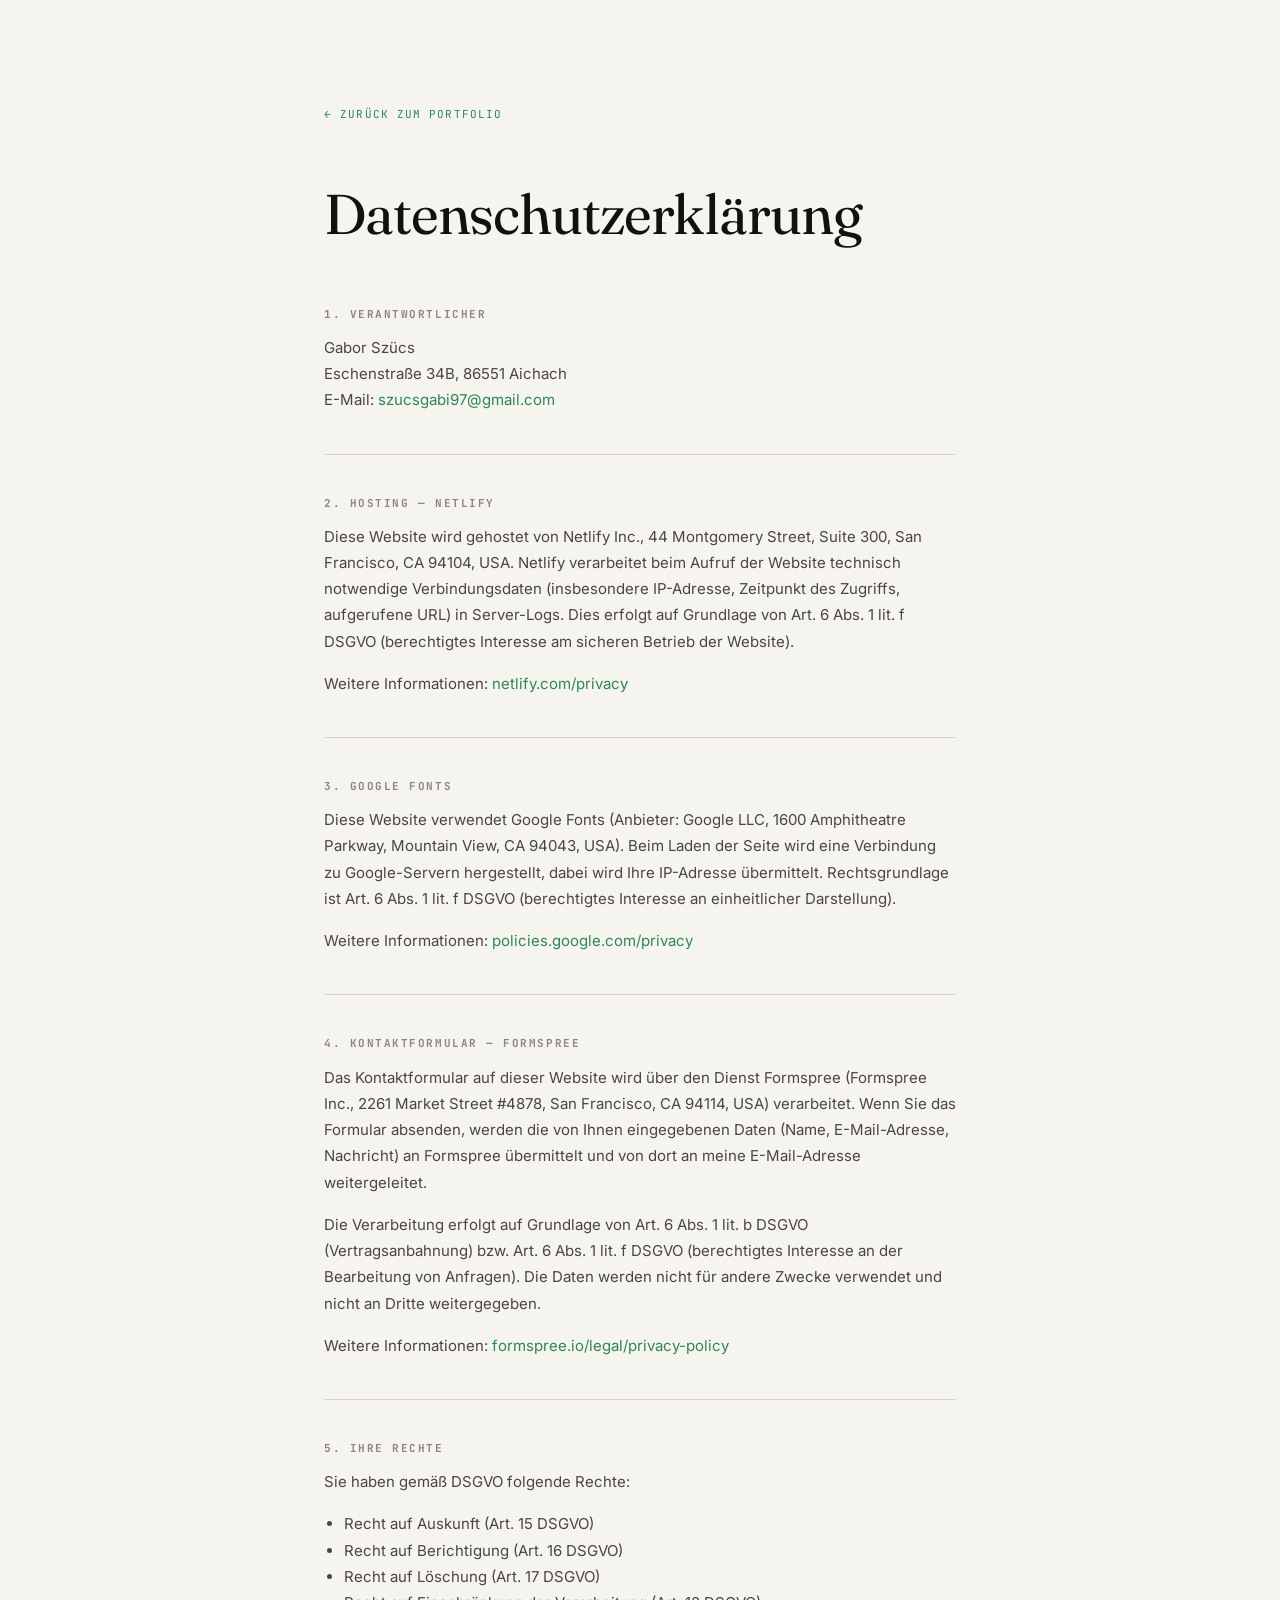
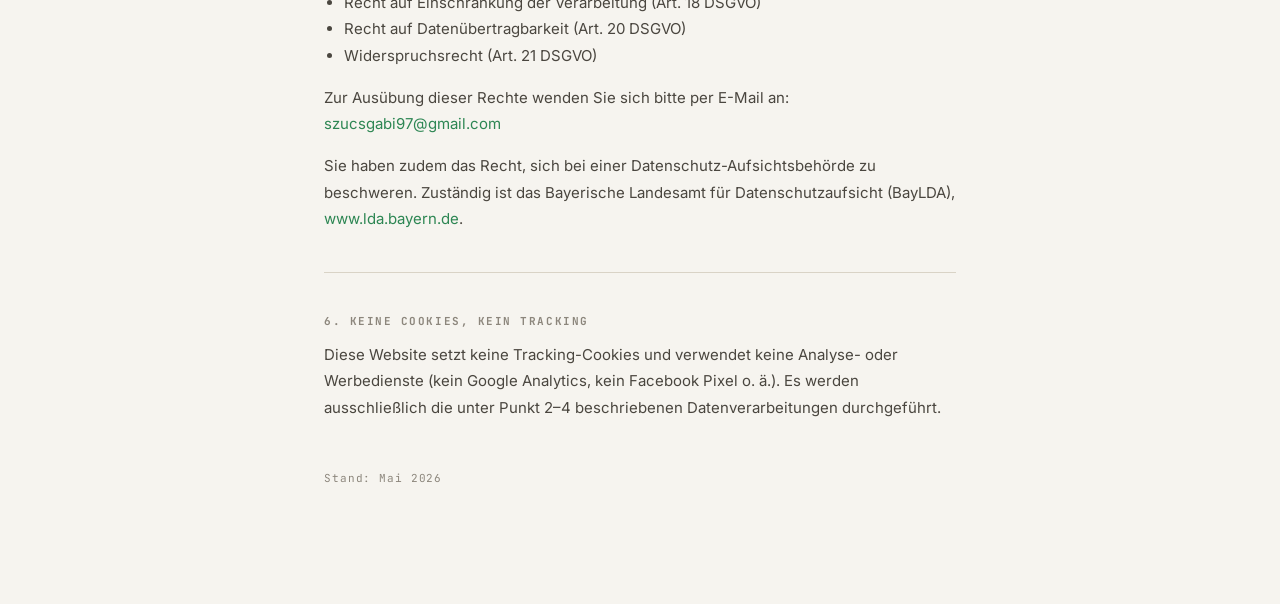
==== datenschutz.html @ b0e9129e "feat: Impressum und Datenschutzerklärung als eigene Seiten - impressum.html: §5 TMG, Kleinunternehme" ====
<!doctype html>
<html lang="de" data-theme="light">
<head>
  <meta charset="utf-8" />
  <meta name="viewport" content="width=device-width, initial-scale=1" />
  <title>Datenschutzerklärung — Gabor Szücs</title>
  <link rel="preconnect" href="https://fonts.googleapis.com" />
  <link rel="preconnect" href="https://fonts.gstatic.com" crossorigin />
  <link href="https://fonts.googleapis.com/css2?family=Fraunces:opsz,wght@9..144,300;9..144,400;9..144,700&family=Inter:wght@300;400;500;600&family=JetBrains+Mono:wght@400;500&display=swap" rel="stylesheet" />
  <link rel="stylesheet" href="pv2-styles.css" />
  <style>
    .legal-page { max-width: 680px; margin: 0 auto; padding: clamp(40px, 8vw, 100px) 24px; }
    .legal-page h1 { font-family: var(--serif); font-size: clamp(32px, 6vw, 56px); font-weight: 400; margin: 0 0 48px; letter-spacing: -0.02em; }
    .legal-page h2 { font-family: var(--mono); font-size: 11px; letter-spacing: 0.14em; text-transform: uppercase; color: var(--ink-mute); margin: 40px 0 12px; }
    .legal-page p { font-size: 15px; line-height: 1.75; color: var(--ink-soft); margin: 0 0 16px; }
    .legal-page ul { font-size: 15px; line-height: 1.75; color: var(--ink-soft); margin: 0 0 16px; padding-left: 20px; }
    .legal-page a { color: var(--accent); }
    .legal-back { display: inline-flex; align-items: center; gap: 8px; font-family: var(--mono); font-size: 11px; letter-spacing: 0.1em; text-transform: uppercase; color: var(--ink-mute); margin-bottom: 48px; transition: color .2s; }
    .legal-back:hover { color: var(--accent); }
    .legal-divider { border: none; border-top: 1px solid var(--rule); margin: 40px 0; }
  </style>
</head>
<body>
  <div class="legal-page">
    <a href="index.html" class="legal-back">← Zurück zum Portfolio</a>

    <h1>Datenschutz&shy;erklärung</h1>

    <h2>1. Verantwortlicher</h2>
    <p>
      Gabor Szücs<br />
      Eschenstraße 34B, 86551 Aichach<br />
      E-Mail: <a href="mailto:szucsgabi97@gmail.com">szucsgabi97@gmail.com</a>
    </p>

    <hr class="legal-divider" />

    <h2>2. Hosting — Netlify</h2>
    <p>
      Diese Website wird gehostet von Netlify Inc., 44 Montgomery Street, Suite 300, San Francisco, CA 94104, USA. Netlify verarbeitet beim Aufruf der Website technisch notwendige Verbindungsdaten (insbesondere IP-Adresse, Zeitpunkt des Zugriffs, aufgerufene URL) in Server-Logs. Dies erfolgt auf Grundlage von Art. 6 Abs. 1 lit. f DSGVO (berechtigtes Interesse am sicheren Betrieb der Website).
    </p>
    <p>
      Weitere Informationen: <a href="https://www.netlify.com/privacy/" target="_blank" rel="noopener">netlify.com/privacy</a>
    </p>

    <hr class="legal-divider" />

    <h2>3. Google Fonts</h2>
    <p>
      Diese Website verwendet Google Fonts (Anbieter: Google LLC, 1600 Amphitheatre Parkway, Mountain View, CA 94043, USA). Beim Laden der Seite wird eine Verbindung zu Google-Servern hergestellt, dabei wird Ihre IP-Adresse übermittelt. Rechtsgrundlage ist Art. 6 Abs. 1 lit. f DSGVO (berechtigtes Interesse an einheitlicher Darstellung).
    </p>
    <p>
      Weitere Informationen: <a href="https://policies.google.com/privacy" target="_blank" rel="noopener">policies.google.com/privacy</a>
    </p>

    <hr class="legal-divider" />

    <h2>4. Kontaktformular — Formspree</h2>
    <p>
      Das Kontaktformular auf dieser Website wird über den Dienst Formspree (Formspree Inc., 2261 Market Street #4878, San Francisco, CA 94114, USA) verarbeitet. Wenn Sie das Formular absenden, werden die von Ihnen eingegebenen Daten (Name, E-Mail-Adresse, Nachricht) an Formspree übermittelt und von dort an meine E-Mail-Adresse weitergeleitet.
    </p>
    <p>
      Die Verarbeitung erfolgt auf Grundlage von Art. 6 Abs. 1 lit. b DSGVO (Vertragsanbahnung) bzw. Art. 6 Abs. 1 lit. f DSGVO (berechtigtes Interesse an der Bearbeitung von Anfragen). Die Daten werden nicht für andere Zwecke verwendet und nicht an Dritte weitergegeben.
    </p>
    <p>
      Weitere Informationen: <a href="https://formspree.io/legal/privacy-policy" target="_blank" rel="noopener">formspree.io/legal/privacy-policy</a>
    </p>

    <hr class="legal-divider" />

    <h2>5. Ihre Rechte</h2>
    <p>Sie haben gemäß DSGVO folgende Rechte:</p>
    <ul>
      <li>Recht auf Auskunft (Art. 15 DSGVO)</li>
      <li>Recht auf Berichtigung (Art. 16 DSGVO)</li>
      <li>Recht auf Löschung (Art. 17 DSGVO)</li>
      <li>Recht auf Einschränkung der Verarbeitung (Art. 18 DSGVO)</li>
      <li>Recht auf Datenübertragbarkeit (Art. 20 DSGVO)</li>
      <li>Widerspruchsrecht (Art. 21 DSGVO)</li>
    </ul>
    <p>
      Zur Ausübung dieser Rechte wenden Sie sich bitte per E-Mail an: <a href="mailto:szucsgabi97@gmail.com">szucsgabi97@gmail.com</a>
    </p>
    <p>
      Sie haben zudem das Recht, sich bei einer Datenschutz-Aufsichtsbehörde zu beschweren. Zuständig ist das Bayerische Landesamt für Datenschutzaufsicht (BayLDA), <a href="https://www.lda.bayern.de" target="_blank" rel="noopener">www.lda.bayern.de</a>.
    </p>

    <hr class="legal-divider" />

    <h2>6. Keine Cookies, kein Tracking</h2>
    <p>
      Diese Website setzt keine Tracking-Cookies und verwendet keine Analyse- oder Werbedienste (kein Google Analytics, kein Facebook Pixel o. ä.). Es werden ausschließlich die unter Punkt 2–4 beschriebenen Datenverarbeitungen durchgeführt.
    </p>

    <p style="margin-top: 48px; font-family: var(--mono); font-size: 11px; color: var(--ink-mute); letter-spacing: 0.08em;">
      Stand: Mai 2026
    </p>
  </div>
</body>
</html>
---- pv2-styles.css ----
/* ───────────────────────────────────────────────
   Gabor Szücs — Portfolio v2
   Editorial Engineering: Fraunces + Inter + JetBrains Mono
   ─────────────────────────────────────────────── */

:root {
  --bg:        #f6f4ef;
  --bg-2:      #efece4;
  --ink:       #131110;
  --ink-soft:  #4a463f;
  --ink-mute:  #8c867c;
  --rule:      #d9d3c6;
  --paper:     #fbfaf6;
  --accent:    #2d8653;
  --accent-soft: #6ab890;

  --serif: 'Fraunces', 'Playfair Display', Georgia, serif;
  --sans:  'Inter', -apple-system, BlinkMacSystemFont, 'Segoe UI', sans-serif;
  --mono:  'JetBrains Mono', 'Menlo', monospace;

  --maxw: 1240px;
  --pad: clamp(20px, 4vw, 56px);
  --radius: 4px;

  --motion: 1;
}

html[data-theme="dark"] {
  --bg:        #0e0d0c;
  --bg-2:      #161412;
  --ink:       #f3efe7;
  --ink-soft:  #c9c2b3;
  --ink-mute:  #8a8273;
  --rule:      #2a2723;
  --paper:     #131110;
  --accent:    #4db87a;
  --accent-soft: #2d8653;
}

* { box-sizing: border-box; }
html, body { margin: 0; padding: 0; }
html { background: var(--bg); }
body {
  font-family: var(--sans);
  color: var(--ink);
  background: var(--bg);
  font-size: 16px;
  line-height: 1.55;
  -webkit-font-smoothing: antialiased;
  -moz-osx-font-smoothing: grayscale;
  overflow-x: hidden;
}
::selection { background: var(--accent); color: var(--paper); }
a { color: inherit; text-decoration: none; }

/* View transitions wipe for dark/light */
::view-transition-old(root),
::view-transition-new(root) { animation: none; mix-blend-mode: normal; }
::view-transition-old(root) { z-index: 1; }
::view-transition-new(root) { z-index: 2; }

/* ────── Layout ────── */
.shell { max-width: var(--maxw); margin: 0 auto; padding: 0 var(--pad); }

/* ────── Topbar ────── */
.topbar {
  position: sticky; top: 0; z-index: 50;
  display: flex; align-items: center; justify-content: space-between;
  padding: 18px var(--pad);
  background: color-mix(in oklab, var(--bg), transparent 15%);
  backdrop-filter: blur(10px);
  -webkit-backdrop-filter: blur(10px);
  border-bottom: 1px solid transparent;
  transition: border-color .3s;
}
.topbar.scrolled { border-bottom-color: var(--rule); }
.topbar-left { display: flex; align-items: center; gap: 14px; }
.topbar-logo-wrap {
  width: 38px; height: 38px;
  overflow: hidden; flex-shrink: 0;
}
.topbar-logo {
  width: 95px; height: 95px;
  margin: -28px;
  filter: var(--logo-filter, none);
}
html[data-theme="dark"] .topbar-logo { filter: invert(1); }
.topbar-name {
  font-family: var(--serif); font-weight: 500;
  font-size: 17px; letter-spacing: -0.01em;
}
.topbar-nav {
  display: flex; gap: 28px;
  font-family: var(--mono); font-size: 12px;
  text-transform: uppercase; letter-spacing: 0.08em;
  color: var(--ink-soft);
}
.topbar-nav a { position: relative; }
.topbar-nav a::after {
  content: ''; position: absolute; left: 0; right: 0; bottom: -4px;
  height: 1px; background: var(--accent);
  transform: scaleX(0); transform-origin: left;
  transition: transform .35s cubic-bezier(.2,.7,.2,1);
}
.topbar-nav a:hover::after { transform: scaleX(1); }
.topbar-right { display: flex; align-items: center; gap: 12px; }

.theme-toggle {
  width: 36px; height: 36px;
  display: grid; place-items: center;
  border: 1px solid var(--rule);
  border-radius: 999px;
  background: transparent;
  color: var(--ink);
  cursor: pointer;
  transition: background .2s, border-color .2s, transform .2s;
}
.theme-toggle:hover { background: var(--bg-2); border-color: var(--ink-mute); }
.theme-toggle:active { transform: scale(.92); }

/* ────── Issue strip ────── */
.issue-strip {
  display: flex; justify-content: space-between; align-items: baseline;
  padding: 14px 0;
  border-bottom: 1px solid var(--rule);
  font-family: var(--mono); font-size: 11px;
  letter-spacing: 0.12em; text-transform: uppercase;
  color: var(--ink-mute);
}
.issue-strip > span { white-space: nowrap; }

/* ────── Hero ────── */
.hero { padding: clamp(40px, 8vw, 100px) 0 clamp(48px, 9vw, 120px); position: relative; }
.hero-kicker {
  font-family: var(--mono); font-size: 12px; letter-spacing: 0.18em;
  text-transform: uppercase; color: var(--ink-mute);
  margin-bottom: 28px;
  display: flex; align-items: center; gap: 12px;
}
.hero-kicker::before {
  content: ''; width: 32px; height: 1px; background: var(--accent);
  display: inline-block;
}
.hero-title {
  font-family: var(--serif);
  font-weight: 400;
  font-size: clamp(48px, 9vw, 132px);
  line-height: 0.95;
  letter-spacing: -0.03em;
  margin: 0;
  font-variation-settings: "opsz" 144, "SOFT" 30;
}
.hero-title em {
  font-style: italic; font-weight: 300;
  color: var(--accent);
  font-variation-settings: "opsz" 144, "SOFT" 100;
}
.hero-grid {
  display: grid;
  grid-template-columns: 1.4fr 1fr;
  gap: clamp(24px, 5vw, 80px);
  margin-top: clamp(40px, 6vw, 72px);
  align-items: end;
}
.hero-lead {
  font-family: var(--serif);
  font-size: clamp(20px, 1.8vw, 26px);
  line-height: 1.4;
  font-weight: 300;
  letter-spacing: -0.01em;
  color: var(--ink-soft);
  max-width: 56ch;
}
.hero-lead .dropcap {
  float: left;
  font-size: 5.6em;
  line-height: 0.82;
  padding: 8px 14px 0 0;
  font-weight: 600;
  font-style: italic;
  color: var(--accent);
  font-variation-settings: "opsz" 144;
}
.hero-meta {
  font-family: var(--mono); font-size: 12px;
  color: var(--ink-mute); letter-spacing: 0.06em;
  display: grid; gap: 10px;
  border-left: 1px solid var(--rule);
  padding-left: 20px;
}
.hero-meta dt { color: var(--ink-mute); text-transform: uppercase; font-size: 10px; letter-spacing: 0.14em; }
.hero-meta dd { margin: 0 0 8px; color: var(--ink); font-size: 13px; }
.hero-meta .status-dot {
  display: inline-block; width: 8px; height: 8px; border-radius: 50%;
  background: #3aa76d; margin-right: 8px; vertical-align: middle;
  box-shadow: 0 0 0 0 rgba(58,167,109,.6);
  animation: pulse 2.4s infinite;
}
@keyframes pulse {
  0%, 100% { box-shadow: 0 0 0 0 rgba(58,167,109,.5); }
  50%      { box-shadow: 0 0 0 6px rgba(58,167,109,0); }
}

/* ────── Section header ────── */
.section { padding: clamp(60px, 9vw, 120px) 0; border-top: 1px solid var(--rule); }
.section-head {
  display: grid; grid-template-columns: 120px 1fr; gap: clamp(20px, 4vw, 60px);
  margin-bottom: clamp(40px, 5vw, 72px);
  align-items: baseline;
}
.section-num {
  font-family: var(--mono); font-size: 12px; letter-spacing: 0.16em;
  text-transform: uppercase; color: var(--ink-mute);
}
.section-title {
  font-family: var(--serif); font-weight: 400;
  font-size: clamp(32px, 5vw, 64px);
  line-height: 1.05; letter-spacing: -0.02em; margin: 0;
}
.section-title em { font-style: italic; color: var(--accent); font-weight: 300; }
.section-sub {
  font-family: var(--mono); font-size: 11px;
  letter-spacing: 0.12em; text-transform: uppercase;
  color: var(--ink-mute);
  margin-top: 8px;
}

/* ────── About ────── */
.about-grid {
  display: grid; grid-template-columns: 1fr 1.4fr; gap: clamp(28px, 5vw, 72px);
  align-items: start;
}
.about-photo {
  aspect-ratio: 4 / 5;
  background: var(--bg-2);
  border: 1px solid var(--rule);
  overflow: hidden;
  display: flex; align-items: flex-end; justify-content: center;
}
.about-portrait {
  width: 100%; height: 100%;
  object-fit: cover; object-position: center top;
  display: block;
}
.about-body { font-size: 17px; line-height: 1.65; max-width: 60ch; color: var(--ink-soft); }
.about-body p { margin: 0 0 1.1em; }
.about-body p:first-child::first-letter {
  font-family: var(--serif);
  font-size: 3.4em; font-weight: 500; font-style: italic;
  float: left; line-height: 0.82; padding: 6px 10px 0 0;
  color: var(--accent);
}
.about-body strong { color: var(--ink); font-weight: 600; }

/* ────── Projects ────── */
.projects { display: grid; gap: 0; }
.project {
  display: grid;
  grid-template-columns: 80px 1fr 1fr;
  gap: clamp(20px, 4vw, 56px);
  padding: clamp(36px, 5vw, 56px) 0;
  border-top: 1px solid var(--rule);
  align-items: start;
  position: relative;
  transition: background .35s;
}
.project:last-child { border-bottom: 1px solid var(--rule); }
.project:hover { background: color-mix(in oklab, var(--accent) 4%, transparent); }
.project-num {
  font-family: var(--serif);
  font-size: clamp(40px, 5vw, 64px);
  font-weight: 300; font-style: italic;
  color: var(--accent);
  line-height: 0.9;
  font-variation-settings: "opsz" 144;
}
.project-main h3 {
  font-family: var(--serif);
  font-size: clamp(24px, 3vw, 36px);
  font-weight: 500;
  line-height: 1.1;
  margin: 0 0 10px;
  letter-spacing: -0.015em;
}
.project-main .en-title {
  font-family: var(--mono); font-size: 11px;
  letter-spacing: 0.12em; text-transform: uppercase;
  color: var(--ink-mute); margin-bottom: 18px;
}
.project-main .stack {
  display: flex; flex-wrap: wrap; gap: 6px;
  margin-top: 20px;
}
.project-main .stack span {
  font-family: var(--mono); font-size: 11px;
  padding: 4px 9px;
  border: 1px solid var(--rule);
  border-radius: 999px;
  color: var(--ink-soft);
  background: var(--bg-2);
  transition: border-color .2s, color .2s, transform .2s;
}
.project-main .stack span:hover { border-color: var(--accent); color: var(--accent); }
.project-body ul {
  margin: 0; padding: 0; list-style: none;
  display: grid; gap: 12px;
  font-size: 15px; color: var(--ink-soft); line-height: 1.55;
}
.project-body li { padding-left: 22px; position: relative; }
.project-body li::before {
  content: ''; position: absolute; left: 0; top: 0.65em;
  width: 12px; height: 1px; background: var(--accent);
}

/* ────── Stack ────── */
.stack-grid {
  display: grid;
  grid-template-columns: repeat(auto-fill, minmax(260px, 1fr));
  gap: 1px;
  background: var(--rule);
  border: 1px solid var(--rule);
}
.stack-cat {
  background: var(--bg);
  padding: 24px 22px;
  transition: background .25s;
}
.stack-cat:hover { background: var(--bg-2); }
.stack-cat h4 {
  font-family: var(--mono); font-size: 11px;
  letter-spacing: 0.14em; text-transform: uppercase;
  color: var(--ink-mute); margin: 0 0 14px;
}
.stack-cat ul {
  margin: 0; padding: 0; list-style: none;
  display: flex; flex-wrap: wrap; gap: 6px 10px;
}
.stack-cat li {
  font-family: var(--serif); font-size: 16px; font-weight: 400;
  color: var(--ink);
  padding-right: 10px;
  position: relative;
}
.stack-cat li:not(:last-child)::after {
  content: '·'; position: absolute; right: 0; color: var(--ink-mute);
}

/* ────── Languages & Education ────── */
.lang-grid {
  display: grid; grid-template-columns: 1fr 1fr; gap: clamp(24px, 5vw, 72px);
}
.lang-block h4, .edu-block h4 {
  font-family: var(--mono); font-size: 11px;
  letter-spacing: 0.14em; text-transform: uppercase;
  color: var(--ink-mute); margin: 0 0 18px;
}
.lang-list { display: grid; gap: 14px; }
.lang-row {
  display: grid; grid-template-columns: 1fr auto; gap: 12px;
  padding-bottom: 14px; border-bottom: 1px solid var(--rule);
  align-items: baseline;
}
.lang-row .name { font-family: var(--serif); font-size: 22px; }
.lang-row .level {
  font-family: var(--mono); font-size: 11px;
  letter-spacing: 0.1em; text-transform: uppercase;
  color: var(--ink-mute);
}
.edu-card {
  padding: 22px;
  border: 1px solid var(--rule);
  background: var(--paper);
}
.edu-card .title { font-family: var(--serif); font-size: 22px; margin-bottom: 6px; }
.edu-card .org { color: var(--ink-soft); font-size: 14px; }
.edu-card .when { font-family: var(--mono); font-size: 11px; color: var(--ink-mute); margin-top: 12px; letter-spacing: 0.1em; }

/* ────── References ────── */
.ref-grid {
  display: grid; grid-template-columns: repeat(auto-fill, minmax(260px, 1fr));
  gap: 24px; margin-top: 8px;
}
.ref-card {
  padding: 28px; border: 1px solid var(--rule);
  background: var(--paper); display: flex; flex-direction: column; gap: 12px;
}
.ref-logo { height: 36px; width: auto; object-fit: contain; filter: var(--logo-filter, none); }
html[data-theme="dark"] .ref-logo { filter: invert(1); }
.ref-logo-placeholder {
  height: 36px; width: 36px; display: flex; align-items: center; justify-content: center;
  background: var(--accent); color: var(--paper);
  font-family: var(--mono); font-size: 12px; letter-spacing: 0.08em;
}
.ref-name { font-family: var(--serif); font-size: 22px; font-weight: 400; margin: 0; }
.ref-desc { font-size: 14px; color: var(--ink-soft); margin: 0; line-height: 1.6; flex: 1; }
.ref-link {
  font-family: var(--mono); font-size: 11px; letter-spacing: 0.08em;
  color: var(--accent); text-transform: uppercase;
  display: inline-flex; align-items: center; gap: 4px;
}
.ref-link:hover { text-decoration: underline; }

/* ────── Contact ────── */
.contact { padding: clamp(80px, 12vw, 160px) 0; }
.contact-layout {
  display: grid; grid-template-columns: 1fr 1fr;
  gap: clamp(40px, 6vw, 100px); align-items: start;
}
.contact-title {
  font-family: var(--serif); font-weight: 400;
  font-size: clamp(32px, 5vw, 64px);
  line-height: 1.05; letter-spacing: -0.02em;
  margin: 0 0 24px;
  font-variation-settings: "opsz" 72;
}
.contact-title em { font-style: italic; color: var(--accent); font-weight: 300; }
.contact-body {
  font-size: 15px; color: var(--ink-soft); line-height: 1.75;
  margin: 0 0 32px; max-width: 420px;
}
.contact-socials { display: flex; gap: 24px; flex-wrap: wrap; }
.contact-socials a {
  font-family: var(--mono); font-size: 11px; letter-spacing: 0.1em;
  text-transform: uppercase; color: var(--ink-mute);
  transition: color .2s;
}
.contact-socials a:hover { color: var(--accent); }

.contact-form {
  display: flex; flex-direction: column; gap: 20px;
  background: var(--paper); border: 1px solid var(--rule); padding: 36px;
}
.form-field { display: flex; flex-direction: column; gap: 8px; }
.form-field label {
  font-family: var(--mono); font-size: 10px; letter-spacing: 0.14em;
  text-transform: uppercase; color: var(--ink-mute);
}
.form-field input, .form-field textarea {
  font-family: var(--sans); font-size: 14px;
  background: var(--bg); color: var(--ink);
  border: 1px solid var(--rule); padding: 12px 14px;
  outline: none; resize: vertical;
  transition: border-color .2s;
  -webkit-appearance: none;
}
.form-field input::placeholder, .form-field textarea::placeholder { color: var(--ink-mute); }
.form-field input:focus, .form-field textarea:focus { border-color: var(--accent); }
.form-submit {
  font-family: var(--mono); font-size: 12px; letter-spacing: 0.1em;
  text-transform: uppercase; cursor: pointer;
  background: var(--ink); color: var(--bg);
  border: 1px solid var(--ink); padding: 14px 24px;
  display: inline-flex; align-items: center; gap: 10px;
  transition: background .2s, border-color .2s;
  align-self: flex-start;
}
.form-submit:hover:not(:disabled) { background: var(--accent); border-color: var(--accent); color: var(--paper); }
.form-submit:disabled { opacity: 0.5; cursor: not-allowed; }
.form-error { font-size: 13px; color: #c0392b; margin: 0; }

.contact-success {
  background: var(--paper); border: 1px solid var(--rule); padding: 48px 36px;
  text-align: center; display: flex; flex-direction: column; align-items: center; gap: 16px;
}
.contact-success-icon {
  width: 48px; height: 48px; border-radius: 50%;
  background: var(--accent); color: var(--paper);
  display: flex; align-items: center; justify-content: center;
  font-size: 20px;
}
.contact-success p { font-size: 15px; color: var(--ink-soft); margin: 0; }

@media (max-width: 700px) {
  .contact-layout { grid-template-columns: 1fr; }
  .contact-form { padding: 24px; }
}

/* ────── Footer ────── */
.footer {
  border-top: 1px solid var(--rule);
  padding: 32px 0 48px;
  display: flex; flex-wrap: wrap; gap: 16px; justify-content: space-between;
  font-family: var(--mono); font-size: 11px;
  letter-spacing: 0.1em; text-transform: uppercase;
  color: var(--ink-mute);
}

.footer-legal { display: flex; gap: 20px; }
.footer-legal a { color: var(--ink-mute); transition: color .2s; }
.footer-legal a:hover { color: var(--accent); }

/* ────── Cursor + magnet ────── */
.cursor-ring {
  position: fixed; top: 0; left: 0;
  width: 28px; height: 28px;
  border: 1px solid var(--accent);
  border-radius: 50%;
  transform: translate(-50%, -50%);
  pointer-events: none; z-index: 9000;
  transition: width .25s, height .25s, border-color .25s, background .25s;
  mix-blend-mode: difference;
  opacity: 0;
}
.cursor-ring.visible { opacity: 0.85; }
.cursor-ring.over-link { width: 52px; height: 52px; background: color-mix(in oklab, var(--accent) 30%, transparent); }
@media (hover: none) { .cursor-ring { display: none; } }

/* ────── Reveal on scroll ────── */
.reveal { opacity: 0; transform: translateY(24px); transition: opacity .8s ease, transform .8s cubic-bezier(.2,.7,.2,1); }
.reveal.in { opacity: 1; transform: none; }

/* Mono-first mode */
html[data-mode="mono"] {
  --serif: var(--mono);
}
html[data-mode="mono"] .hero-title,
html[data-mode="mono"] .section-title,
html[data-mode="mono"] .contact-title,
html[data-mode="mono"] .project-main h3 {
  letter-spacing: -0.04em; font-weight: 500;
}

/* ────── Hero CTA ────── */
.hero-actions { margin-top: 32px; }
.hero-cta {
  display: inline-flex; align-items: center; gap: 10px;
  font-family: var(--mono); font-size: 12px; letter-spacing: 0.1em;
  text-transform: uppercase;
  background: var(--accent); color: var(--paper);
  padding: 14px 24px; border: 1px solid var(--accent);
  transition: background .2s, border-color .2s;
}
.hero-cta:hover { background: transparent; color: var(--accent); }

/* ────── Focus chips ────── */
.focus-chips { display: flex; flex-wrap: wrap; gap: 6px; margin: 0; }
.focus-chip {
  font-family: var(--mono); font-size: 10px; letter-spacing: 0.08em;
  text-transform: uppercase; padding: 3px 8px;
  border: 1px solid var(--rule); color: var(--ink-mute);
  background: var(--bg-2);
}

/* ────── Hamburger ────── */
.hamburger {
  display: none; background: none; border: none; cursor: pointer;
  padding: 6px; color: var(--ink);
}
.ham-icon { display: flex; flex-direction: column; gap: 5px; width: 22px; }
.ham-icon span {
  display: block; height: 1.5px; background: currentColor;
  transition: transform .25s, opacity .25s;
}
.ham-icon.open span:nth-child(1) { transform: translateY(6.5px) rotate(45deg); }
.ham-icon.open span:nth-child(2) { opacity: 0; }
.ham-icon.open span:nth-child(3) { transform: translateY(-6.5px) rotate(-45deg); }

/* ────── Mobile nav ────── */
.mobile-nav {
  position: absolute; top: 100%; left: 0; right: 0;
  background: var(--bg); border-bottom: 1px solid var(--rule);
  display: flex; flex-direction: column;
  padding: 16px 0; z-index: 40;
}
.mobile-nav a {
  padding: 14px 24px; font-family: var(--mono); font-size: 12px;
  letter-spacing: 0.1em; text-transform: uppercase; color: var(--ink);
  border-bottom: 1px solid var(--rule);
  transition: color .2s;
}
.mobile-nav a:last-child { border-bottom: none; }
.mobile-nav a:hover { color: var(--accent); }
.mobile-nav-cta {
  color: var(--accent) !important;
  font-weight: 600;
}

/* ────── Responsive ────── */
@media (max-width: 900px) {
  .shell { padding-left: 24px; padding-right: 24px; }
  .topbar-nav { display: none; }
  .hamburger { display: flex; }
  .hero-grid { grid-template-columns: 1fr; }
  .hero-meta { border-left: none; border-top: 1px solid var(--rule); padding-left: 16px; padding-top: 20px; }
  .hero-lead .dropcap {
    float: none; font-size: 1em; line-height: inherit;
    padding: 0 !important; font-weight: inherit; font-style: inherit;
    color: inherit; font-variation-settings: inherit;
  }
  .section-head { grid-template-columns: 1fr; }
  .about-grid { grid-template-columns: 1fr; }
  .about-photo { max-width: 320px; }
  .project { grid-template-columns: 60px 1fr; }
  .project-body { grid-column: 1 / -1; padding-left: 60px; }
  .lang-grid { grid-template-columns: 1fr; }
}
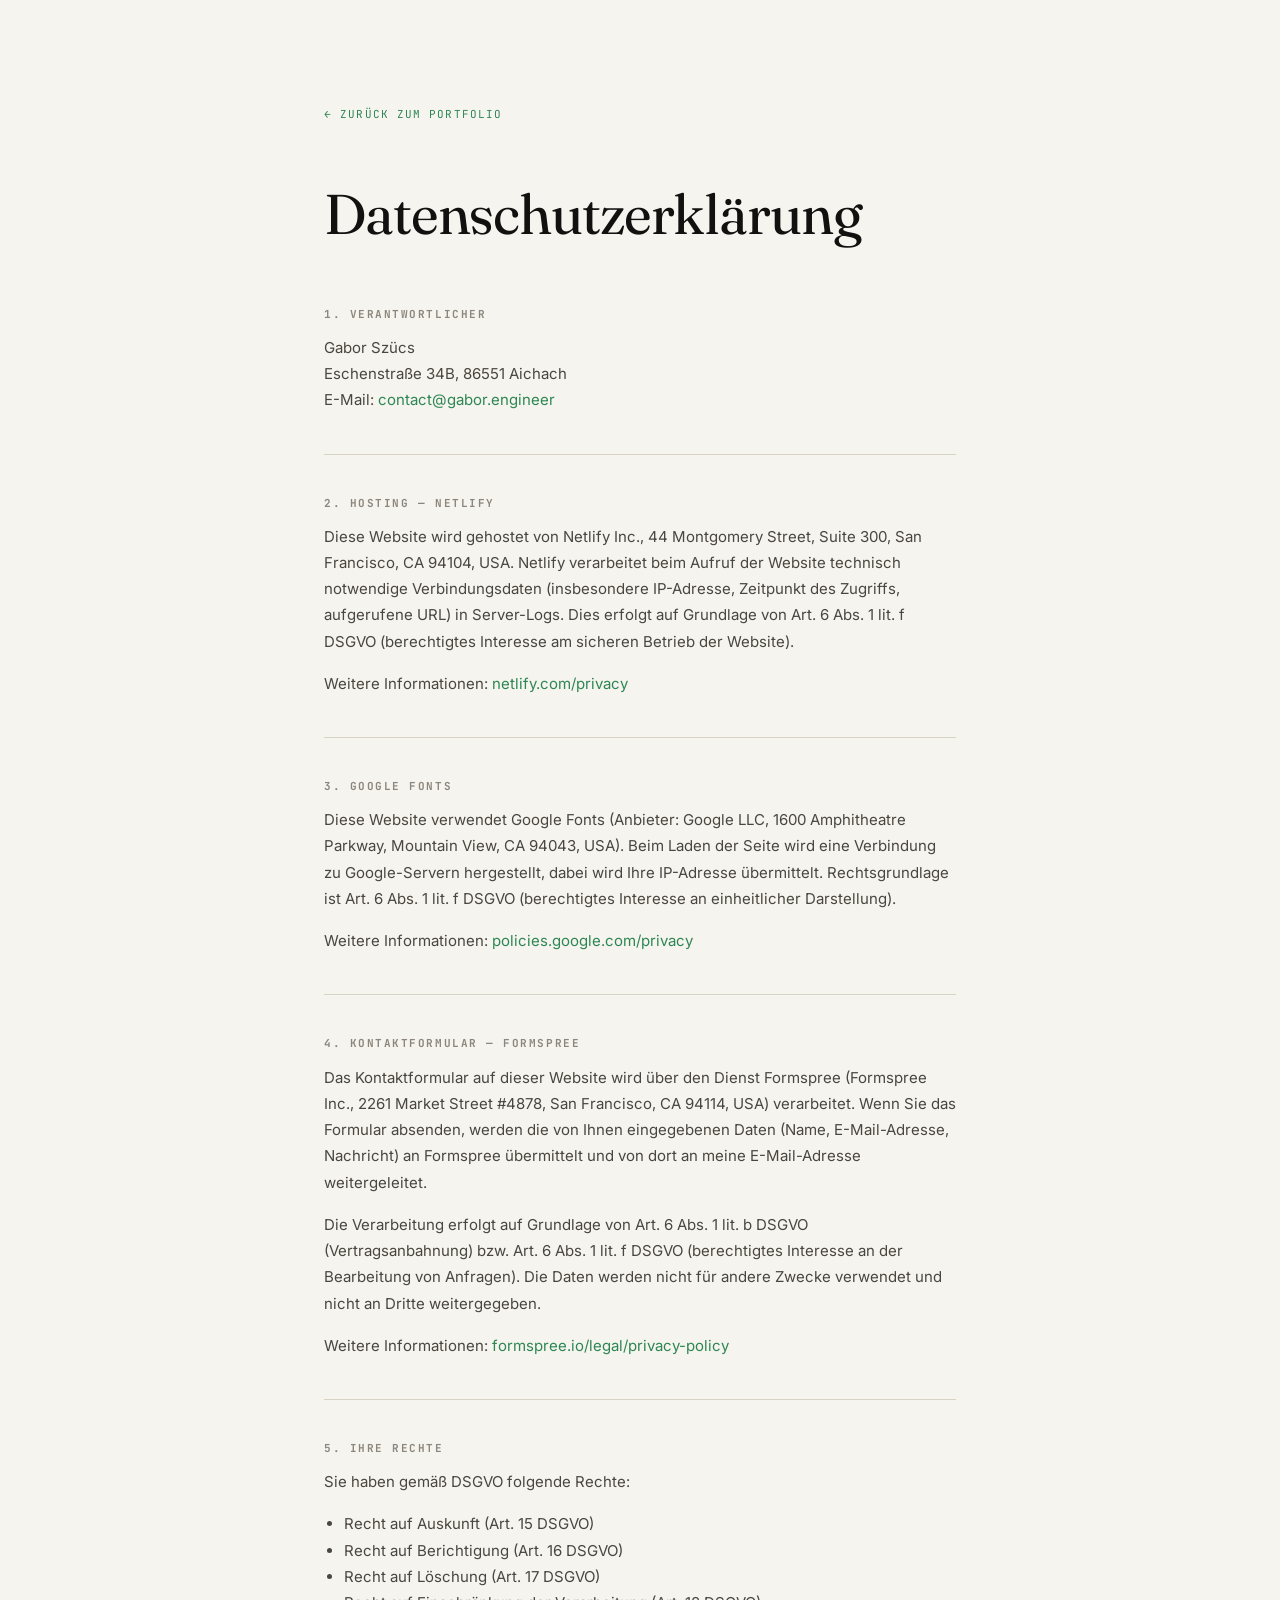
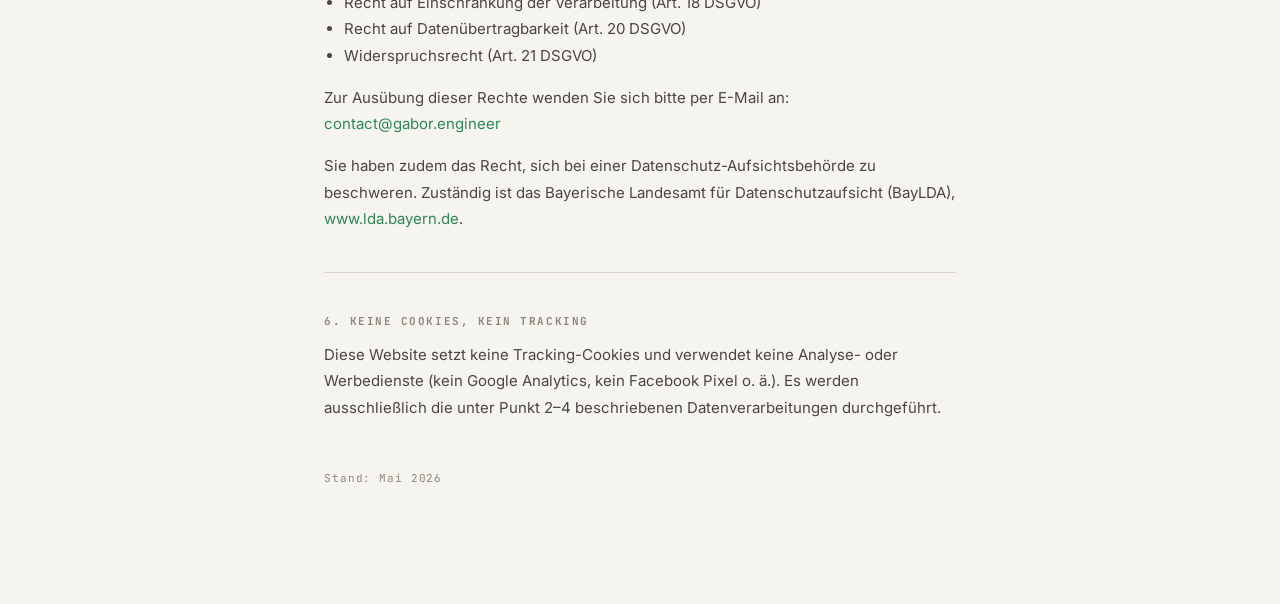
==== commit 8adacc03: "Update Standort zu Aichach und E-Mail auf contact@gabor.engineer https://claude.ai/code/session_01Ns" ====
--- a/datenschutz.html
+++ b/datenschutz.html
@@ -30,7 +30,7 @@
     <p>
       Gabor Szücs<br />
       Eschenstraße 34B, 86551 Aichach<br />
-      E-Mail: <a href="mailto:szucsgabi97@gmail.com">szucsgabi97@gmail.com</a>
+      E-Mail: <a href="mailto:contact@gabor.engineer">contact@gabor.engineer</a>
     </p>
 
     <hr class="legal-divider" />
@@ -79,7 +79,7 @@
       <li>Widerspruchsrecht (Art. 21 DSGVO)</li>
     </ul>
     <p>
-      Zur Ausübung dieser Rechte wenden Sie sich bitte per E-Mail an: <a href="mailto:szucsgabi97@gmail.com">szucsgabi97@gmail.com</a>
+      Zur Ausübung dieser Rechte wenden Sie sich bitte per E-Mail an: <a href="mailto:contact@gabor.engineer">contact@gabor.engineer</a>
     </p>
     <p>
       Sie haben zudem das Recht, sich bei einer Datenschutz-Aufsichtsbehörde zu beschweren. Zuständig ist das Bayerische Landesamt für Datenschutzaufsicht (BayLDA), <a href="https://www.lda.bayern.de" target="_blank" rel="noopener">www.lda.bayern.de</a>.
